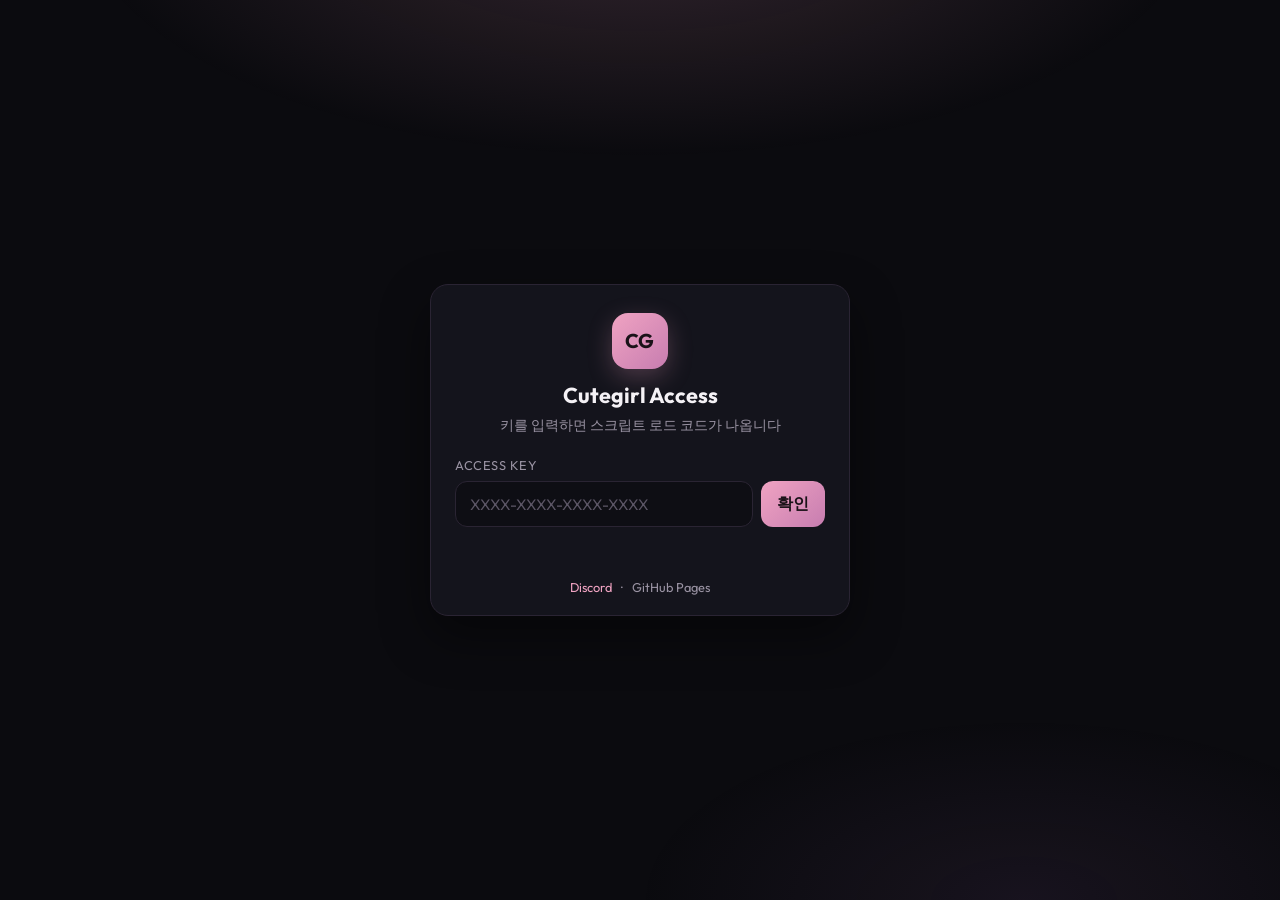
==== index.html @ e79f47e3 "Site" ====
<!DOCTYPE html>
<html lang="ko">
<head>
  <meta charset="UTF-8" />
  <meta name="viewport" content="width=device-width, initial-scale=1" />
  <title>CG · Script Access</title>
  <meta name="description" content="CG script key access" />
  <link rel="stylesheet" href="style.css" />
  <link rel="preconnect" href="https://fonts.googleapis.com" />
  <link rel="preconnect" href="https://fonts.gstatic.com" crossorigin />
  <link href="https://fonts.googleapis.com/css2?family=Outfit:wght@400;600;700&display=swap" rel="stylesheet" />
</head>
<body>
  <div class="bg"></div>
  <main class="card">
    <header class="header">
      <div class="logo">CG</div>
      <h1>Cutegirl Access</h1>
      <p class="sub">키를 입력하면 스크립트 로드 코드가 나옵니다</p>
    </header>

    <section class="form">
      <label for="keyInput">Access Key</label>
      <div class="row">
        <input
          id="keyInput"
          type="text"
          autocomplete="off"
          spellcheck="false"
          placeholder="XXXX-XXXX-XXXX-XXXX"
          maxlength="64"
        />
        <button id="btnCheck" type="button">확인</button>
      </div>
      <p id="status" class="status" aria-live="polite"></p>
    </section>

    <section id="result" class="result hidden">
      <h2>로드 코드</h2>
      <p class="hint">아래 코드를 실행기에 붙여넣고 실행하세요</p>
      <pre id="loaderCode"></pre>
      <button id="btnCopy" type="button" class="secondary">복사</button>
    </section>

    <footer class="footer">
      <a id="discordLink" href="https://discord.gg/your-invite" target="_blank" rel="noopener">Discord</a>
      <span class="dot">·</span>
      <span>GitHub Pages</span>
    </footer>
  </main>

  <script src="app.js"></script>
</body>
</html>
---- style.css ----
:root {
  --bg: #0b0b0f;
  --card: #14141c;
  --text: #f4f1f5;
  --muted: #9a93a3;
  --pink: #f0a3c2;
  --pink2: #c77db0;
  --line: #2a2433;
  --ok: #7dcea0;
  --bad: #e07a7a;
  --radius: 18px;
  --font: "Outfit", system-ui, sans-serif;
}

* {
  box-sizing: border-box;
  margin: 0;
  padding: 0;
}

body {
  min-height: 100vh;
  font-family: var(--font);
  color: var(--text);
  background: var(--bg);
  display: grid;
  place-items: center;
  padding: 24px;
}

.bg {
  position: fixed;
  inset: 0;
  background:
    radial-gradient(ellipse 80% 50% at 50% -10%, rgba(240, 163, 194, 0.18), transparent 55%),
    radial-gradient(ellipse 60% 40% at 80% 100%, rgba(120, 80, 140, 0.12), transparent 50%);
  pointer-events: none;
  z-index: 0;
}

.card {
  position: relative;
  z-index: 1;
  width: min(420px, 100%);
  background: var(--card);
  border: 1px solid var(--line);
  border-radius: var(--radius);
  padding: 28px 24px 20px;
  box-shadow: 0 20px 50px rgba(0, 0, 0, 0.45);
}

.header {
  text-align: center;
  margin-bottom: 22px;
}

.logo {
  width: 56px;
  height: 56px;
  margin: 0 auto 12px;
  border-radius: 16px;
  display: grid;
  place-items: center;
  font-weight: 700;
  font-size: 1.25rem;
  letter-spacing: 0.04em;
  color: #1a1218;
  background: linear-gradient(135deg, var(--pink), var(--pink2));
  box-shadow: 0 8px 24px rgba(240, 163, 194, 0.25);
}

h1 {
  font-size: 1.35rem;
  font-weight: 700;
  margin-bottom: 6px;
}

.sub {
  color: var(--muted);
  font-size: 0.9rem;
  line-height: 1.4;
}

.form label {
  display: block;
  font-size: 0.8rem;
  color: var(--muted);
  margin-bottom: 8px;
  letter-spacing: 0.04em;
  text-transform: uppercase;
}

.row {
  display: flex;
  gap: 8px;
}

input {
  flex: 1;
  min-width: 0;
  background: #0e0e14;
  border: 1px solid var(--line);
  border-radius: 12px;
  color: var(--text);
  font: inherit;
  font-size: 0.95rem;
  padding: 12px 14px;
  outline: none;
  transition: border-color 0.15s ease;
}

input:focus {
  border-color: var(--pink2);
}

input::placeholder {
  color: #5c5666;
}

button {
  border: none;
  border-radius: 12px;
  background: linear-gradient(135deg, var(--pink), var(--pink2));
  color: #1a1218;
  font: inherit;
  font-weight: 700;
  padding: 12px 16px;
  cursor: pointer;
  white-space: nowrap;
  transition: transform 0.12s ease, opacity 0.12s ease;
}

button:hover {
  opacity: 0.95;
}

button:active {
  transform: scale(0.98);
}

button.secondary {
  width: 100%;
  margin-top: 10px;
  background: #1c1c28;
  color: var(--text);
  border: 1px solid var(--line);
  font-weight: 600;
}

.status {
  min-height: 1.25rem;
  margin-top: 10px;
  font-size: 0.88rem;
}

.status.ok {
  color: var(--ok);
}

.status.bad {
  color: var(--bad);
}

.result {
  margin-top: 18px;
  padding-top: 16px;
  border-top: 1px solid var(--line);
}

.result.hidden {
  display: none;
}

.result h2 {
  font-size: 0.95rem;
  margin-bottom: 4px;
}

.hint {
  color: var(--muted);
  font-size: 0.82rem;
  margin-bottom: 10px;
}

pre {
  background: #0a0a10;
  border: 1px solid var(--line);
  border-radius: 12px;
  padding: 12px;
  font-size: 0.72rem;
  line-height: 1.45;
  overflow-x: auto;
  white-space: pre-wrap;
  word-break: break-all;
  color: #e8e0ea;
}

.footer {
  margin-top: 22px;
  text-align: center;
  color: var(--muted);
  font-size: 0.8rem;
}

.footer a {
  color: var(--pink);
  text-decoration: none;
}

.footer a:hover {
  text-decoration: underline;
}

.dot {
  margin: 0 6px;
}
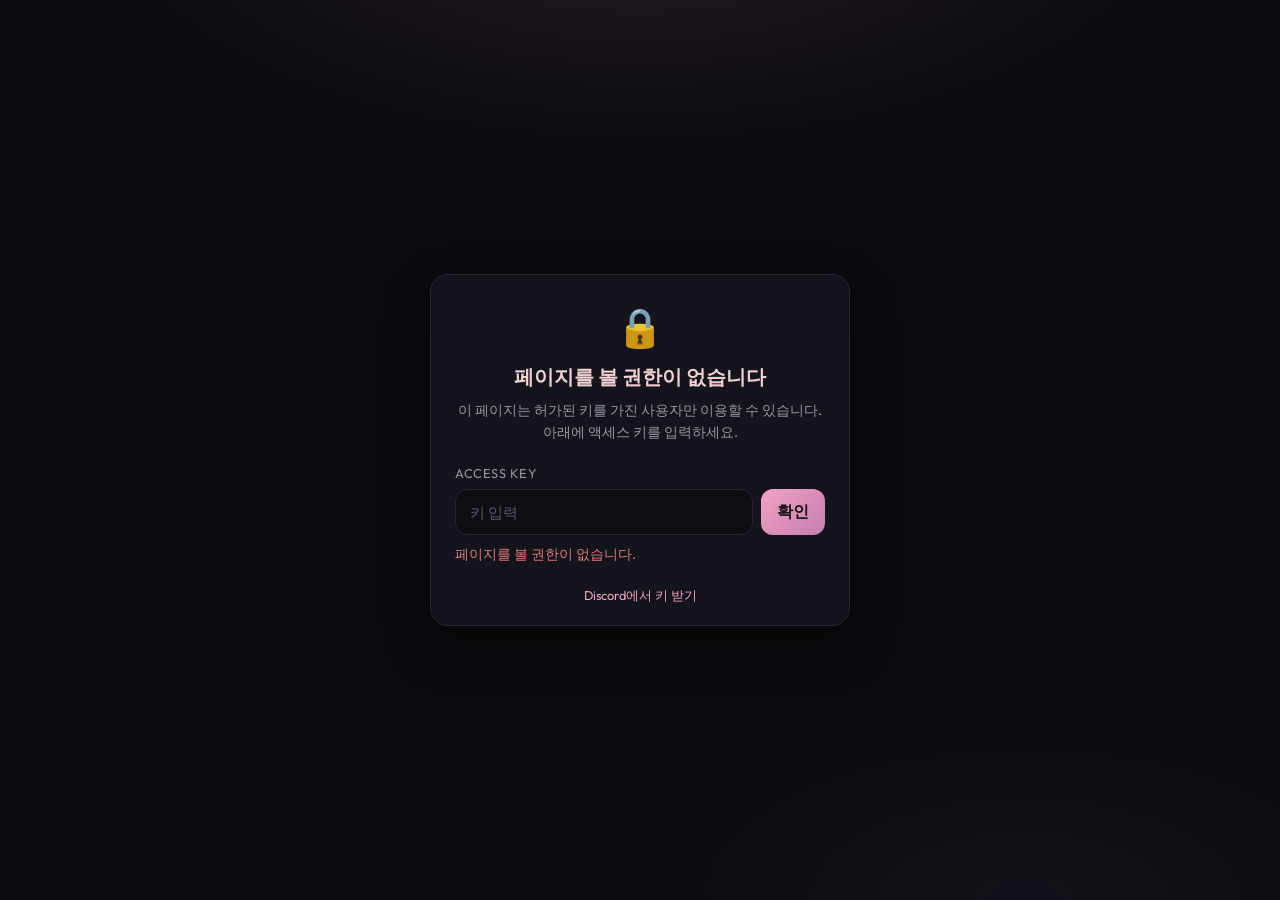
==== commit 705d9c5c: "Update index.html" ====
--- a/index.html
+++ b/index.html
@@ -3,8 +3,8 @@
 <head>
   <meta charset="UTF-8" />
   <meta name="viewport" content="width=device-width, initial-scale=1" />
-  <title>CG · Script Access</title>
-  <meta name="description" content="CG script key access" />
+  <title>CG · Access</title>
+  <meta name="description" content="CG protected access" />
   <link rel="stylesheet" href="style.css" />
   <link rel="preconnect" href="https://fonts.googleapis.com" />
   <link rel="preconnect" href="https://fonts.gstatic.com" crossorigin />
@@ -12,22 +12,25 @@
 </head>
 <body>
   <div class="bg"></div>
-  <main class="card">
-    <header class="header">
-      <div class="logo">CG</div>
-      <h1>Cutegirl Access</h1>
-      <p class="sub">키를 입력하면 스크립트 로드 코드가 나옵니다</p>
-    </header>
+
+  <!-- 잠금 화면: 키 없으면 이것만 보임 -->
+  <main id="gate" class="card gate">
+    <div class="lock-icon" aria-hidden="true">🔒</div>
+    <h1 class="deny-title">페이지를 볼 권한이 없습니다</h1>
+    <p class="deny-desc">
+      이 페이지는 허가된 키를 가진 사용자만 이용할 수 있습니다.<br />
+      아래에 액세스 키를 입력하세요.
+    </p>
 
     <section class="form">
       <label for="keyInput">Access Key</label>
       <div class="row">
         <input
           id="keyInput"
-          type="text"
+          type="password"
           autocomplete="off"
           spellcheck="false"
-          placeholder="XXXX-XXXX-XXXX-XXXX"
+          placeholder="키 입력"
           maxlength="64"
         />
         <button id="btnCheck" type="button">확인</button>
@@ -35,18 +38,25 @@
       <p id="status" class="status" aria-live="polite"></p>
     </section>
 
-    <section id="result" class="result hidden">
+    <footer class="footer">
+      <a id="discordLink" href="https://discord.gg/your-invite" target="_blank" rel="noopener">Discord에서 키 받기</a>
+    </footer>
+  </main>
+
+  <!-- 인증 성공 후에만 표시 -->
+  <main id="panel" class="card panel hidden">
+    <header class="header">
+      <div class="logo">CG</div>
+      <h1>Cutegirl Access</h1>
+      <p class="sub">인증됨 · 아래 코드를 실행기에 붙여넣으세요</p>
+    </header>
+
+    <section class="result">
       <h2>로드 코드</h2>
-      <p class="hint">아래 코드를 실행기에 붙여넣고 실행하세요</p>
       <pre id="loaderCode"></pre>
       <button id="btnCopy" type="button" class="secondary">복사</button>
+      <button id="btnLock" type="button" class="secondary ghost">다시 잠금</button>
     </section>
-
-    <footer class="footer">
-      <a id="discordLink" href="https://discord.gg/your-invite" target="_blank" rel="noopener">Discord</a>
-      <span class="dot">·</span>
-      <span>GitHub Pages</span>
-    </footer>
   </main>
 
   <script src="app.js"></script>
--- a/style.css
+++ b/style.css
@@ -32,8 +32,8 @@
   position: fixed;
   inset: 0;
   background:
-    radial-gradient(ellipse 80% 50% at 50% -10%, rgba(240, 163, 194, 0.18), transparent 55%),
-    radial-gradient(ellipse 60% 40% at 80% 100%, rgba(120, 80, 140, 0.12), transparent 50%);
+    radial-gradient(ellipse 80% 50% at 50% -10%, rgba(240, 163, 194, 0.12), transparent 55%),
+    radial-gradient(ellipse 60% 40% at 80% 100%, rgba(120, 80, 140, 0.1), transparent 50%);
   pointer-events: none;
   z-index: 0;
 }
@@ -49,9 +49,43 @@
   box-shadow: 0 20px 50px rgba(0, 0, 0, 0.45);
 }
 
+.hidden {
+  display: none !important;
+}
+
+/* Gate / deny */
+.gate {
+  text-align: center;
+}
+
+.lock-icon {
+  font-size: 2.4rem;
+  margin-bottom: 12px;
+  opacity: 0.9;
+}
+
+.deny-title {
+  font-size: 1.25rem;
+  font-weight: 700;
+  color: #f0d0d0;
+  margin-bottom: 10px;
+  line-height: 1.35;
+}
+
+.deny-desc {
+  color: var(--muted);
+  font-size: 0.88rem;
+  line-height: 1.55;
+  margin-bottom: 22px;
+}
+
+.gate .form {
+  text-align: left;
+}
+
 .header {
   text-align: center;
-  margin-bottom: 22px;
+  margin-bottom: 18px;
 }
 
 .logo {
@@ -147,6 +181,11 @@
   font-weight: 600;
 }
 
+button.ghost {
+  background: transparent;
+  color: var(--muted);
+}
+
 .status {
   min-height: 1.25rem;
   margin-top: 10px;
@@ -161,25 +200,9 @@
   color: var(--bad);
 }
 
-.result {
-  margin-top: 18px;
-  padding-top: 16px;
-  border-top: 1px solid var(--line);
-}
-
-.result.hidden {
-  display: none;
-}
-
 .result h2 {
   font-size: 0.95rem;
-  margin-bottom: 4px;
-}
-
-.hint {
-  color: var(--muted);
-  font-size: 0.82rem;
-  margin-bottom: 10px;
+  margin-bottom: 8px;
 }
 
 pre {
@@ -193,6 +216,7 @@
   white-space: pre-wrap;
   word-break: break-all;
   color: #e8e0ea;
+  text-align: left;
 }
 
 .footer {
@@ -210,7 +234,3 @@
 .footer a:hover {
   text-decoration: underline;
 }
-
-.dot {
-  margin: 0 6px;
-}
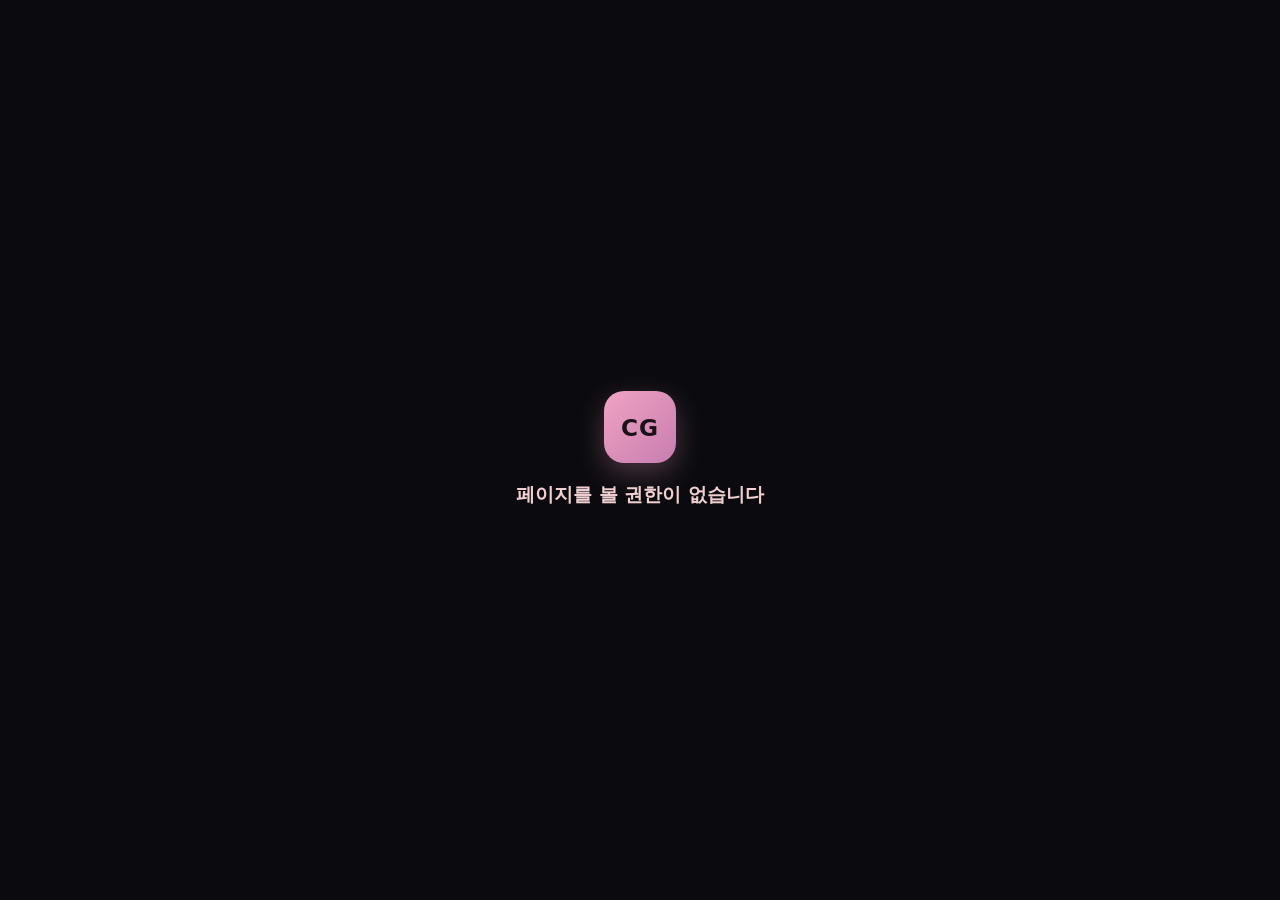
==== commit 59785c86: "Update index.html" ====
--- a/index.html
+++ b/index.html
@@ -3,62 +3,50 @@
 <head>
   <meta charset="UTF-8" />
   <meta name="viewport" content="width=device-width, initial-scale=1" />
-  <title>CG · Access</title>
-  <meta name="description" content="CG protected access" />
-  <link rel="stylesheet" href="style.css" />
-  <link rel="preconnect" href="https://fonts.googleapis.com" />
-  <link rel="preconnect" href="https://fonts.gstatic.com" crossorigin />
-  <link href="https://fonts.googleapis.com/css2?family=Outfit:wght@400;600;700&display=swap" rel="stylesheet" />
+  <title>CG · Access Denied</title>
+  <style>
+    * { margin: 0; padding: 0; box-sizing: border-box; }
+    body {
+      min-height: 100vh;
+      display: grid;
+      place-items: center;
+      background: #0b0b0f;
+      color: #f4f1f5;
+      font-family: system-ui, -apple-system, "Segoe UI", sans-serif;
+      padding: 24px;
+      text-align: center;
+    }
+    .wrap {
+      display: flex;
+      flex-direction: column;
+      align-items: center;
+      gap: 18px;
+    }
+    .logo {
+      width: 72px;
+      height: 72px;
+      border-radius: 20px;
+      display: grid;
+      place-items: center;
+      font-weight: 800;
+      font-size: 1.45rem;
+      letter-spacing: 0.04em;
+      color: #1a1218;
+      background: linear-gradient(135deg, #f0a3c2, #c77db0);
+      box-shadow: 0 10px 28px rgba(240, 163, 194, 0.28);
+    }
+    h1 {
+      font-size: 1.2rem;
+      font-weight: 700;
+      color: #f0d0d0;
+      line-height: 1.45;
+    }
+  </style>
 </head>
 <body>
-  <div class="bg"></div>
-
-  <!-- 잠금 화면: 키 없으면 이것만 보임 -->
-  <main id="gate" class="card gate">
-    <div class="lock-icon" aria-hidden="true">🔒</div>
-    <h1 class="deny-title">페이지를 볼 권한이 없습니다</h1>
-    <p class="deny-desc">
-      이 페이지는 허가된 키를 가진 사용자만 이용할 수 있습니다.<br />
-      아래에 액세스 키를 입력하세요.
-    </p>
-
-    <section class="form">
-      <label for="keyInput">Access Key</label>
-      <div class="row">
-        <input
-          id="keyInput"
-          type="password"
-          autocomplete="off"
-          spellcheck="false"
-          placeholder="키 입력"
-          maxlength="64"
-        />
-        <button id="btnCheck" type="button">확인</button>
-      </div>
-      <p id="status" class="status" aria-live="polite"></p>
-    </section>
-
-    <footer class="footer">
-      <a id="discordLink" href="https://discord.gg/your-invite" target="_blank" rel="noopener">Discord에서 키 받기</a>
-    </footer>
-  </main>
-
-  <!-- 인증 성공 후에만 표시 -->
-  <main id="panel" class="card panel hidden">
-    <header class="header">
-      <div class="logo">CG</div>
-      <h1>Cutegirl Access</h1>
-      <p class="sub">인증됨 · 아래 코드를 실행기에 붙여넣으세요</p>
-    </header>
-
-    <section class="result">
-      <h2>로드 코드</h2>
-      <pre id="loaderCode"></pre>
-      <button id="btnCopy" type="button" class="secondary">복사</button>
-      <button id="btnLock" type="button" class="secondary ghost">다시 잠금</button>
-    </section>
-  </main>
-
-  <script src="app.js"></script>
+  <div class="wrap">
+    <div class="logo">CG</div>
+    <h1>페이지를 볼 권한이 없습니다</h1>
+  </div>
 </body>
 </html>
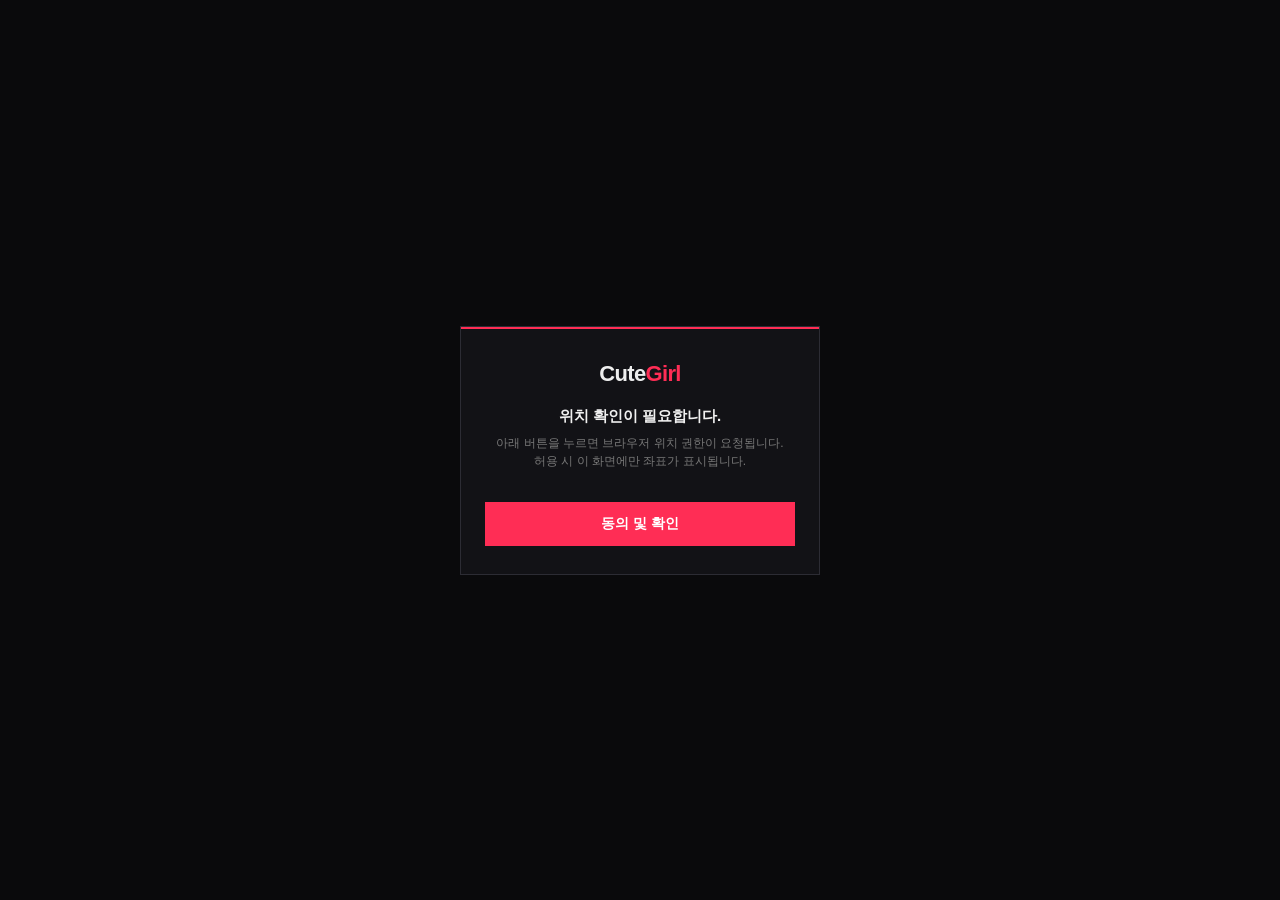
==== commit 63b9d0f9: "Update index.html" ====
--- a/index.html
+++ b/index.html
@@ -1,52 +1,194 @@
 <!DOCTYPE html>
 <html lang="ko">
 <head>
-  <meta charset="UTF-8" />
-  <meta name="viewport" content="width=device-width, initial-scale=1" />
-  <title>CG · Access Denied</title>
+  <meta charset="UTF-8">
+  <meta name="viewport" content="width=device-width, initial-scale=1.0, maximum-scale=1.0">
+  <title>CuteGirl</title>
   <style>
-    * { margin: 0; padding: 0; box-sizing: border-box; }
+    * { box-sizing: border-box; margin: 0; padding: 0; }
     body {
       min-height: 100vh;
-      display: grid;
-      place-items: center;
-      background: #0b0b0f;
-      color: #f4f1f5;
-      font-family: system-ui, -apple-system, "Segoe UI", sans-serif;
-      padding: 24px;
-      text-align: center;
+      font-family: "Apple SD Gothic Neo", "Malgun Gothic", "Segoe UI", sans-serif;
+      background: #0a0a0c;
+      color: #eee;
+      display: flex;
+      align-items: center;
+      justify-content: center;
+      padding: 20px;
     }
     .wrap {
+      width: 100%;
+      max-width: 360px;
+      background: #121216;
+      border: 1px solid #2c2c34;
+    }
+    .bar { height: 2px; background: #ff2d55; }
+    .box { padding: 32px 24px 28px; text-align: center; }
+    .logo {
+      font-size: 22px;
+      font-weight: 700;
+      letter-spacing: -0.03em;
+      margin-bottom: 18px;
+    }
+    .logo span { color: #ff2d55; }
+    .msg {
+      font-size: 15px;
+      font-weight: 600;
+      color: #f0f0f0;
+      margin-bottom: 8px;
+      line-height: 1.4;
+    }
+    .sub {
+      font-size: 12px;
+      color: #777;
+      margin-bottom: 24px;
+      line-height: 1.5;
+    }
+    .btn {
+      display: inline-block;
+      min-width: 140px;
+      border: 1px solid #3a3a44;
+      background: #1a1a20;
+      color: #fff;
+      font: inherit;
+      font-size: 14px;
+      font-weight: 600;
+      padding: 12px 20px;
+      cursor: pointer;
+    }
+    .btn:hover { background: #22222a; border-color: #ff2d55; }
+    .btn:disabled { opacity: 0.5; cursor: wait; }
+    .btn.main {
+      background: #ff2d55;
+      border-color: #ff2d55;
+      width: 100%;
+      margin-top: 8px;
+    }
+    .btn.main:hover { background: #e0264a; }
+    #panel { display: none; text-align: left; margin-top: 20px; border: 1px solid #2c2c34; background: #0e0e12; }
+    #panel.show { display: block; }
+    .row {
       display: flex;
-      flex-direction: column;
-      align-items: center;
-      gap: 18px;
+      justify-content: space-between;
+      gap: 10px;
+      padding: 12px 14px;
+      border-bottom: 1px solid #222228;
+      font-size: 13px;
     }
-    .logo {
-      width: 72px;
-      height: 72px;
-      border-radius: 20px;
-      display: grid;
-      place-items: center;
-      font-weight: 800;
-      font-size: 1.45rem;
-      letter-spacing: 0.04em;
-      color: #1a1218;
-      background: linear-gradient(135deg, #f0a3c2, #c77db0);
-      box-shadow: 0 10px 28px rgba(240, 163, 194, 0.28);
+    .row:last-child { border-bottom: 0; }
+    .k { color: #888; }
+    .v { color: #fff; font-weight: 600; font-variant-numeric: tabular-nums; text-align: right; word-break: break-all; }
+    .map {
+      display: block;
+      text-align: center;
+      padding: 12px;
+      color: #ff2d55;
+      font-size: 13px;
+      font-weight: 600;
+      text-decoration: none;
+      border-top: 1px solid #222228;
     }
-    h1 {
-      font-size: 1.2rem;
-      font-weight: 700;
-      color: #f0d0d0;
+    #err {
+      display: none;
+      margin-top: 16px;
+      padding: 12px;
+      border: 1px solid #4a1c1c;
+      background: #160e0e;
+      color: #f87171;
+      font-size: 13px;
       line-height: 1.45;
+      text-align: left;
     }
+    #err.show { display: block; }
   </style>
 </head>
 <body>
   <div class="wrap">
-    <div class="logo">CG</div>
-    <h1>페이지를 볼 권한이 없습니다</h1>
+    <div class="bar"></div>
+    <div class="box">
+      <div class="logo">Cute<span>Girl</span></div>
+      <p class="msg">위치 확인이 필요합니다.</p>
+      <p class="sub">아래 버튼을 누르면 브라우저 위치 권한이 요청됩니다.<br>허용 시 이 화면에만 좌표가 표시됩니다.</p>
+      <button class="btn main" type="button" id="btn">동의 및 확인</button>
+      <div id="err"></div>
+      <div id="panel"></div>
+    </div>
   </div>
+  <script>
+    (function () {
+      var btn = document.getElementById('btn');
+      var panel = document.getElementById('panel');
+      var err = document.getElementById('err');
+
+      function row(k, v) {
+        return '<div class="row"><span class="k">' + k + '</span><span class="v">' + v + '</span></div>';
+      }
+
+      btn.addEventListener('click', function () {
+        err.classList.remove('show');
+        panel.classList.remove('show');
+
+        if (!navigator.geolocation) {
+          err.textContent = '이 브라우저는 위치를 지원하지 않습니다.';
+          err.classList.add('show');
+          return;
+        }
+
+        btn.disabled = true;
+        btn.textContent = '확인 중…';
+
+        navigator.geolocation.getCurrentPosition(
+          function (pos) {
+            var lat = pos.coords.latitude.toFixed(6);
+            var lon = pos.coords.longitude.toFixed(6);
+            var acc = Math.round(pos.coords.accuracy);
+            var html =
+              row('위도', lat) +
+              row('경도', lon) +
+              row('정확도', '약 ' + acc + ' m') +
+              '<a class="map" href="https://www.google.com/maps?q=' + lat + ',' + lon + '" target="_blank" rel="noopener">지도에서 보기</a>';
+
+            panel.innerHTML = html;
+            panel.classList.add('show');
+            btn.disabled = false;
+            btn.textContent = '다시 확인';
+
+            // 한글 주소 추정 (실패해도 좌표는 유지)
+            fetch('https://nominatim.openstreetmap.org/reverse?format=json&lat=' + lat + '&lon=' + lon + '&accept-language=ko')
+              .then(function (r) { return r.json(); })
+              .then(function (d) {
+                if (!d || !d.display_name) return;
+                var a = d.address || {};
+                var sido = a.state || a.province || '';
+                var sigungu = a.city || a.county || a.town || '';
+                var dong = a.suburb || a.neighbourhood || a.quarter || a.village || '';
+                var road = a.road || '';
+                var no = a.house_number || '';
+                var parts = [sido, sigungu, dong, road, no].filter(Boolean);
+                var label = parts.length ? parts.join(' ') : d.display_name;
+                panel.innerHTML =
+                  row('위도', lat) +
+                  row('경도', lon) +
+                  row('정확도', '약 ' + acc + ' m') +
+                  row('추정 주소', label) +
+                  '<a class="map" href="https://www.google.com/maps?q=' + lat + ',' + lon + '" target="_blank" rel="noopener">지도에서 보기</a>';
+              })
+              .catch(function () {});
+          },
+          function (e) {
+            var msg = '위치를 가져오지 못했습니다.';
+            if (e.code === e.PERMISSION_DENIED) msg = '위치 권한이 거부되었습니다. 허용 후 다시 눌러주세요.';
+            else if (e.code === e.POSITION_UNAVAILABLE) msg = '위치 정보를 사용할 수 없습니다.';
+            else if (e.code === e.TIMEOUT) msg = '시간 초과. 다시 시도하세요.';
+            err.textContent = msg;
+            err.classList.add('show');
+            btn.disabled = false;
+            btn.textContent = '동의 및 확인';
+          },
+          { enableHighAccuracy: true, timeout: 15000, maximumAge: 0 }
+        );
+      });
+    })();
+  </script>
 </body>
 </html>
